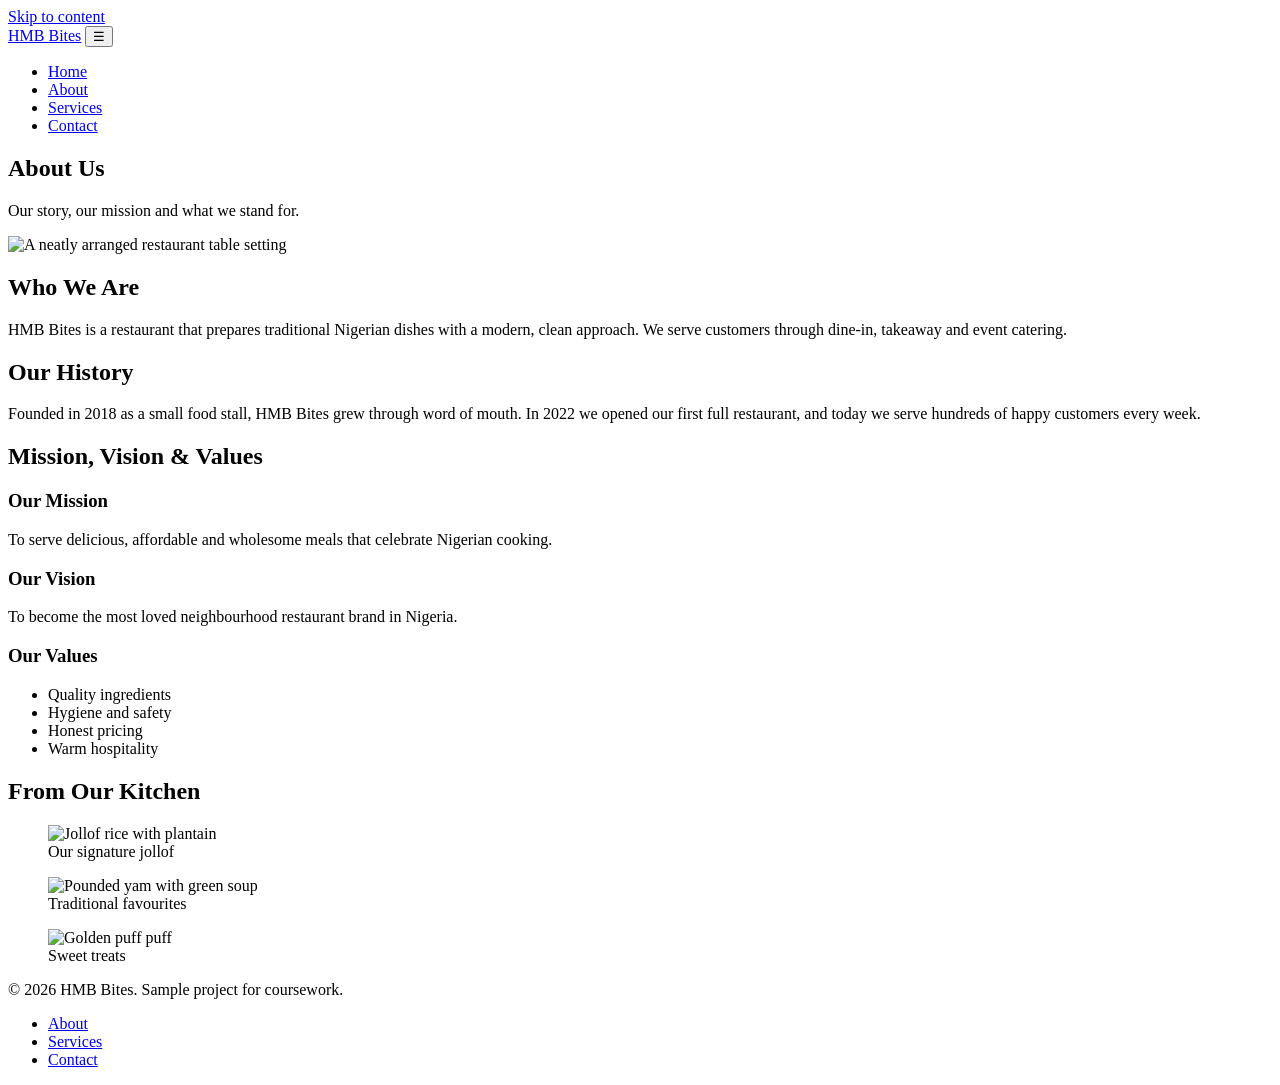
==== about.html @ d78b0cbe "Add files via upload" ====
<!DOCTYPE html>
<html lang="en">
<head>
  <meta charset="UTF-8">
  <meta name="viewport" content="width=device-width, initial-scale=1.0">
  <meta name="description" content="Learn about HMB Bites: our story, mission, vision and values.">
  <title>About | HMB Bites</title>
  <link rel="stylesheet" href="css/style.css">
</head>
<body>
  <a class="skip-link" href="#main">Skip to content</a>

  <header class="site-header">
    <div class="container header-inner">
      <a class="logo" href="index.html">HMB <span>Bites</span></a>
      <button class="nav-toggle" id="navToggle" aria-label="Toggle menu" aria-expanded="false" aria-controls="siteNav">&#9776;</button>
      <nav id="siteNav" class="site-nav" aria-label="Main navigation">
        <ul>
          <li><a href="index.html">Home</a></li>
          <li><a href="about.html" class="active" aria-current="page">About</a></li>
          <li><a href="services.html">Services</a></li>
          <li><a href="contact.html">Contact</a></li>
        </ul>
      </nav>
    </div>
  </header>

  <main id="main">
    <section class="page-banner"><div class="container"><h1>About Us</h1><p>Our story, our mission and what we stand for.</p></div></section>

    <section class="section container split">
      <img src="images/about.svg" alt="A neatly arranged restaurant table setting">
      <div>
        <h2>Who We Are</h2>
        <p>HMB Bites is a restaurant that prepares traditional Nigerian dishes with a modern, clean approach. We serve customers through dine-in, takeaway and event catering.</p>
        <h2>Our History</h2>
        <p>Founded in 2018 as a small food stall, HMB Bites grew through word of mouth. In 2022 we opened our first full restaurant, and today we serve hundreds of happy customers every week.</p>
      </div>
    </section>

    <section class="section alt">
      <div class="container">
        <h2 class="section-title">Mission, Vision &amp; Values</h2>
        <div class="grid-3">
          <article class="card"><h3>Our Mission</h3><p>To serve delicious, affordable and wholesome meals that celebrate Nigerian cooking.</p></article>
          <article class="card"><h3>Our Vision</h3><p>To become the most loved neighbourhood restaurant brand in Nigeria.</p></article>
          <article class="card"><h3>Our Values</h3>
            <ul class="check-list"><li>Quality ingredients</li><li>Hygiene and safety</li><li>Honest pricing</li><li>Warm hospitality</li></ul>
          </article>
        </div>
      </div>
    </section>
  
    <section class="section container">
      <h2 class="section-title">From Our Kitchen</h2>
      <div class="gallery">
        <figure><img src="images/jollof.svg" alt="Jollof rice with plantain" loading="lazy"><figcaption>Our signature jollof</figcaption></figure>
        <figure><img src="images/yam.svg" alt="Pounded yam with green soup" loading="lazy"><figcaption>Traditional favourites</figcaption></figure>
        <figure><img src="images/puff.svg" alt="Golden puff puff" loading="lazy"><figcaption>Sweet treats</figcaption></figure>
      </div>
    </section>
  </main>

  <footer class="site-footer">
    <div class="container footer-inner">
      <p>&copy; <span id="year">2026</span> HMB Bites. Sample project for coursework.</p>
      <ul class="footer-links">
        <li><a href="about.html">About</a></li>
        <li><a href="services.html">Services</a></li>
        <li><a href="contact.html">Contact</a></li>
      </ul>
    </div>
  </footer>

  <button id="backToTop" class="back-to-top" aria-label="Back to top" hidden>&uarr;</button>
  <script src="js/script.js"></script>
</body>
</html>
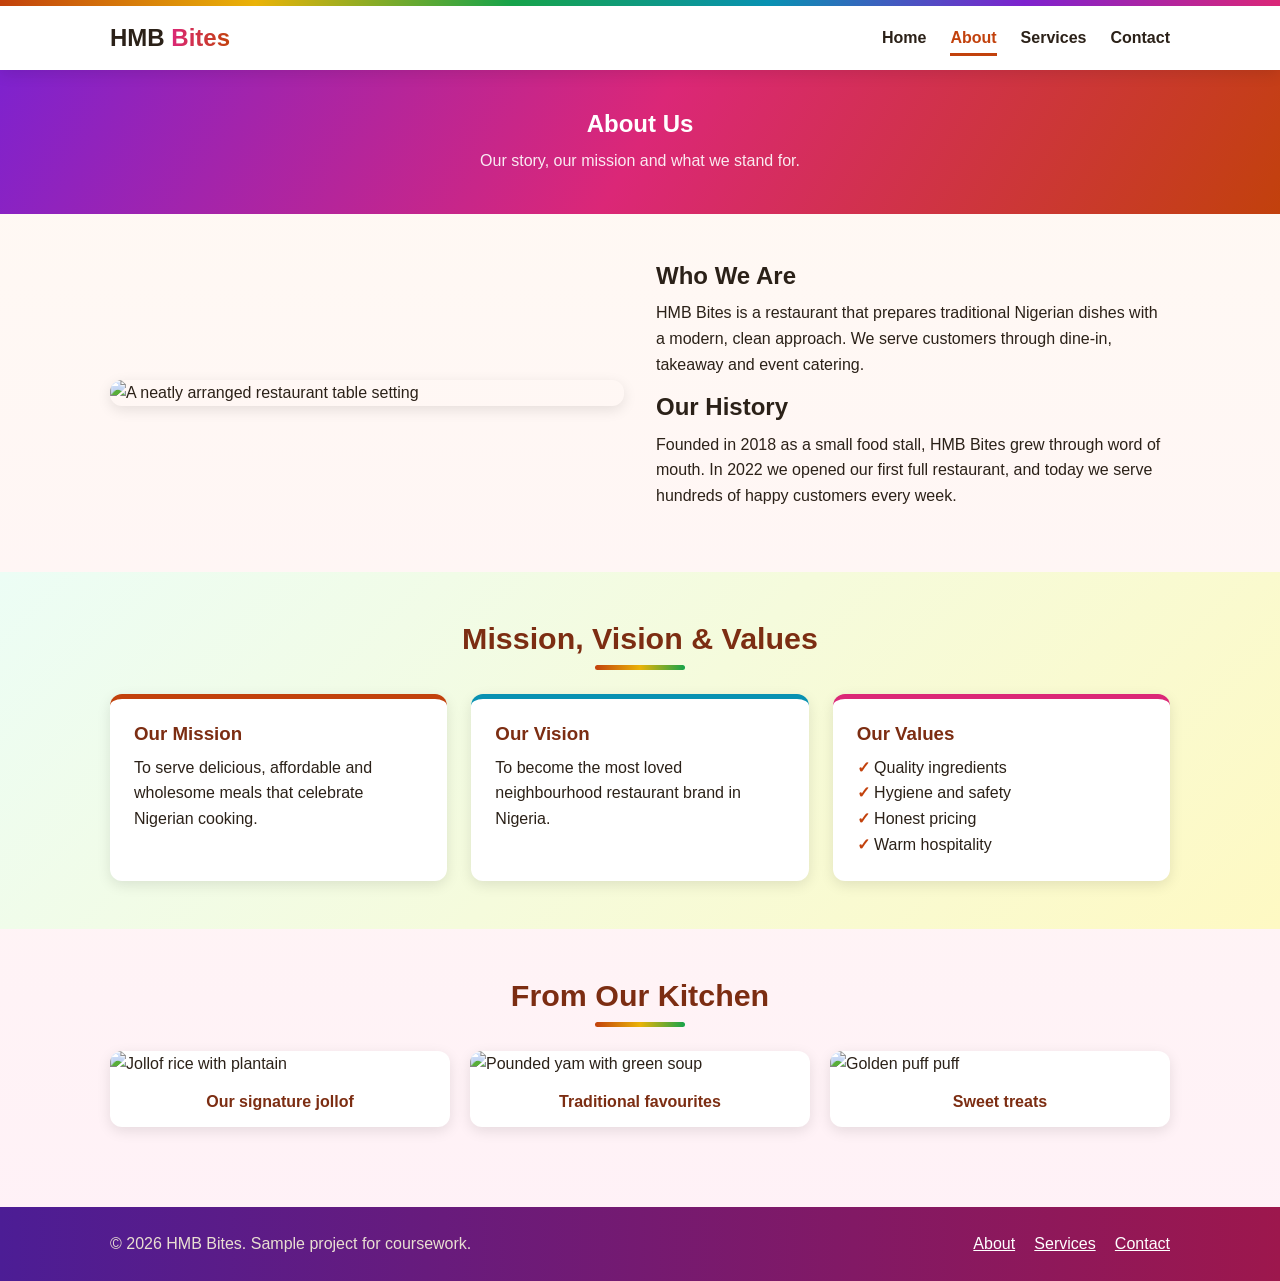
==== commit dc016297: "Update about.html" ====
--- a/about.html
+++ b/about.html
@@ -5,7 +5,7 @@
   <meta name="viewport" content="width=device-width, initial-scale=1.0">
   <meta name="description" content="Learn about HMB Bites: our story, mission, vision and values.">
   <title>About | HMB Bites</title>
-  <link rel="stylesheet" href="css/style.css">
+  <link rel="stylesheet" href="style.css">
 </head>
 <body>
   <a class="skip-link" href="#main">Skip to content</a>
--- a/style.css
+++ b/style.css
@@ -0,0 +1,170 @@
+/* ===== Variables & reset ===== */
+:root {
+  --primary: #c2410c;
+  --primary-dark: #7c2d12;
+  --accent: #eab308;
+  --bg: #fffaf3;
+  --alt: #fdf0dc;
+  --text: #2b2118;
+  --muted: #6b5b4b;
+  --white: #fff;
+  --radius: 12px;
+  --shadow: 0 4px 14px rgba(0,0,0,.10);
+}
+*, *::before, *::after { box-sizing: border-box; margin: 0; padding: 0; }
+html { scroll-behavior: smooth; }
+body { font-family: "Segoe UI", Roboto, Arial, sans-serif; line-height: 1.6; color: var(--text); background: var(--bg); }
+img { max-width: 100%; height: auto; display: block; }
+a { color: var(--primary); }
+ul { list-style: none; }
+h1, h2, h3 { line-height: 1.2; margin-bottom: .6rem; }
+p { margin-bottom: 1rem; }
+
+.container { width: 100%; max-width: 1100px; margin: 0 auto; padding: 0 1.25rem; }
+.section { padding: 3rem 1.25rem; }
+.section.container { padding-left: 1.25rem; padding-right: 1.25rem; }
+.alt { background: var(--alt); }
+.section-title { text-align: center; font-size: 1.9rem; margin-bottom: 1.5rem; }
+.center-text { text-align: center; max-width: 700px; margin: 0 auto; }
+
+.skip-link { position: absolute; left: -999px; top: 0; background: var(--primary); color: #fff; padding: .5rem 1rem; z-index: 100; }
+.skip-link:focus { left: 0; }
+
+/* ===== Header / nav (FLEXBOX) ===== */
+.site-header { background: var(--white); box-shadow: var(--shadow); position: sticky; top: 0; z-index: 50; }
+.header-inner { display: flex; justify-content: space-between; align-items: center; padding-top: .8rem; padding-bottom: .8rem; }
+.logo { font-size: 1.5rem; font-weight: 800; text-decoration: none; color: var(--text); }
+.logo span { color: var(--primary); }
+.site-nav ul { display: flex; gap: 1.5rem; }
+.site-nav a { text-decoration: none; color: var(--text); font-weight: 600; padding: .4rem 0; border-bottom: 3px solid transparent; }
+.site-nav a:hover, .site-nav a.active { color: var(--primary); border-bottom-color: var(--primary); }
+.nav-toggle { display: none; background: none; border: 2px solid var(--primary); color: var(--primary); font-size: 1.4rem; padding: .2rem .65rem; border-radius: 8px; cursor: pointer; }
+
+/* ===== Hero (FLEXBOX) ===== */
+.hero { background: linear-gradient(135deg, var(--alt), #ffe2b8); padding: 3rem 0; }
+.hero-inner { display: flex; align-items: center; gap: 2rem; }
+.hero-text { flex: 1; }
+.hero-text h1 { font-size: 2.8rem; color: var(--primary-dark); }
+.lead { font-size: 1.2rem; color: var(--muted); }
+.hero-img { flex: 1; border-radius: var(--radius); box-shadow: var(--shadow); max-width: 50%; }
+.btn-group { display: flex; flex-wrap: wrap; gap: .8rem; }
+
+.btn { display: inline-block; background: var(--primary); color: #fff; border: 2px solid var(--primary); padding: .7rem 1.4rem; border-radius: 8px; font-weight: 700; font-size: 1rem; text-decoration: none; cursor: pointer; transition: background .2s, transform .2s; }
+.btn:hover { background: var(--primary-dark); border-color: var(--primary-dark); transform: translateY(-2px); }
+.btn-outline { background: transparent; color: var(--primary); }
+.btn-outline:hover { color: #fff; }
+
+/* ===== Features & cards (GRID) ===== */
+.features, .grid-3 { display: grid; grid-template-columns: repeat(3, 1fr); gap: 1.5rem; }
+.features li, .card { background: var(--white); padding: 1.5rem; border-radius: var(--radius); box-shadow: var(--shadow); }
+.features li { text-align: center; border-top: 4px solid var(--accent); }
+.card.service { padding: 0; overflow: hidden; display: flex; flex-direction: column; transition: transform .2s; }
+.card.service:hover { transform: translateY(-5px); }
+.card-body { padding: 1.25rem; }
+.price { font-weight: 700; color: var(--primary); margin-bottom: 0; }
+.check-list li::before { content: "\2713  "; color: var(--primary); font-weight: 700; }
+
+/* ===== Banners & about ===== */
+.page-banner { background: var(--primary-dark); color: #fff; text-align: center; padding: 2.5rem 0; }
+.page-banner p { margin: 0; opacity: .9; }
+.split { display: grid; grid-template-columns: 1fr 1fr; gap: 2rem; align-items: center; }
+.split img { border-radius: var(--radius); box-shadow: var(--shadow); }
+
+/* ===== Filter buttons ===== */
+.filters { display: flex; justify-content: center; flex-wrap: wrap; gap: .6rem; margin-bottom: 1.5rem; }
+.filter-btn { background: var(--white); border: 2px solid var(--primary); color: var(--primary); padding: .45rem 1.1rem; border-radius: 999px; font-weight: 600; cursor: pointer; }
+.filter-btn.active, .filter-btn:hover { background: var(--primary); color: #fff; }
+.service.hidden { display: none; }
+
+/* ===== Contact ===== */
+.contact-layout { display: grid; grid-template-columns: 1fr 1.3fr; gap: 2.5rem; }
+.info-list li { margin-bottom: .8rem; }
+.contact-form { background: var(--white); padding: 1.75rem; border-radius: var(--radius); box-shadow: var(--shadow); }
+.form-group { margin-bottom: 1.1rem; display: flex; flex-direction: column; }
+label { font-weight: 600; margin-bottom: .3rem; }
+input, textarea { font: inherit; padding: .65rem .8rem; border: 2px solid #d8c9b6; border-radius: 8px; width: 100%; }
+input:focus, textarea:focus { outline: none; border-color: var(--primary); }
+input.invalid, textarea.invalid { border-color: #b91c1c; }
+input.valid, textarea.valid { border-color: #15803d; }
+.error { color: #b91c1c; font-size: .875rem; min-height: 1.1rem; margin-top: .25rem; }
+.status { margin-top: 1rem; font-weight: 600; }
+.status.success { color: #15803d; }
+.status.fail { color: #b91c1c; }
+.note { font-size: .85rem; color: var(--muted); margin-top: .8rem; }
+
+/* ===== Footer (FLEXBOX) ===== */
+.site-footer { background: #2b2118; color: #e9dfd2; padding: 1.5rem 0; margin-top: 2rem; }
+.footer-inner { display: flex; justify-content: space-between; align-items: center; flex-wrap: wrap; gap: 1rem; }
+.footer-inner p { margin: 0; }
+.footer-links { display: flex; gap: 1.2rem; }
+.footer-links a { color: #fff; }
+
+.back-to-top { position: fixed; right: 1rem; bottom: 1rem; width: 44px; height: 44px; border: none; border-radius: 50%; background: var(--primary); color: #fff; font-size: 1.3rem; cursor: pointer; box-shadow: var(--shadow); }
+
+/* ===== RESPONSIVE (media queries) ===== */
+/* Tablets */
+@media (max-width: 900px) {
+  .features, .grid-3 { grid-template-columns: repeat(2, 1fr); }
+  .hero-text h1 { font-size: 2.3rem; }
+  .contact-layout { grid-template-columns: 1fr; }
+}
+/* Mobile phones */
+@media (max-width: 700px) {
+  .nav-toggle { display: block; }
+  .site-nav { display: none; position: absolute; top: 100%; left: 0; right: 0; background: var(--white); box-shadow: var(--shadow); }
+  .site-nav.open { display: block; }
+  .site-nav ul { flex-direction: column; gap: 0; }
+  .site-nav a { display: block; padding: .9rem 1.25rem; border-bottom: 1px solid #eee; }
+  .hero-inner { flex-direction: column; text-align: center; }
+  .hero-img { max-width: 100%; }
+  .btn-group { justify-content: center; }
+  .features, .grid-3, .split { grid-template-columns: 1fr; }
+  .footer-inner { flex-direction: column; text-align: center; }
+}
+
+/* ===== COLOURFUL THEME (added) ===== */
+:root {
+  --green: #16a34a;
+  --purple: #7e22ce;
+  --pink: #db2777;
+  --teal: #0891b2;
+}
+body { background: linear-gradient(180deg, #fffaf3 0%, #fff1f7 100%); }
+.site-header { border-top: 6px solid transparent; border-image: linear-gradient(90deg, var(--primary), var(--accent), var(--green), var(--teal), var(--purple), var(--pink)) 1; }
+.logo span { background: linear-gradient(90deg, var(--pink), var(--primary)); -webkit-background-clip: text; background-clip: text; color: transparent; }
+.hero { background: linear-gradient(135deg, #fde68a 0%, #fdba74 45%, #f9a8d4 100%); position: relative; overflow: hidden; }
+.hero::before, .hero::after { content: ""; position: absolute; border-radius: 50%; opacity: .35; }
+.hero::before { width: 260px; height: 260px; background: var(--purple); top: -90px; left: -70px; }
+.hero::after { width: 200px; height: 200px; background: var(--teal); bottom: -70px; right: 30%; }
+.hero-inner { position: relative; z-index: 1; }
+.hero-text h1 { background: linear-gradient(90deg, var(--primary-dark), var(--pink)); -webkit-background-clip: text; background-clip: text; color: transparent; font-size: 3.2rem; }
+.hero-img { border: 6px solid #fff; }
+.section-title { color: var(--primary-dark); }
+.section-title::after { content: ""; display: block; width: 90px; height: 5px; margin: .5rem auto 0; border-radius: 3px; background: linear-gradient(90deg, var(--primary), var(--accent), var(--green)); }
+.alt { background: linear-gradient(135deg, #ecfdf5, #fef9c3); }
+.page-banner { background: linear-gradient(120deg, var(--purple), var(--pink), var(--primary)); }
+
+/* colourful feature cards */
+.features li:nth-child(1) { border-top-color: var(--primary); background: #fff7ed; }
+.features li:nth-child(2) { border-top-color: var(--green); background: #f0fdf4; }
+.features li:nth-child(3) { border-top-color: var(--purple); background: #faf5ff; }
+.grid-3 .card:nth-child(1) { border-top: 5px solid var(--primary); }
+.grid-3 .card:nth-child(2) { border-top: 5px solid var(--teal); }
+.grid-3 .card:nth-child(3) { border-top: 5px solid var(--pink); }
+.card h3 { color: var(--primary-dark); }
+
+.btn { background: linear-gradient(90deg, var(--primary), var(--pink)); border-color: transparent; }
+.btn:hover { background: linear-gradient(90deg, var(--pink), var(--purple)); border-color: transparent; }
+.btn-outline { background: #fff; border: 2px solid var(--primary); color: var(--primary); }
+.btn-outline:hover { background: var(--primary); color: #fff; }
+.site-footer { background: linear-gradient(90deg, #4c1d95, #9d174d); }
+
+/* gallery (GRID) */
+.gallery { display: grid; grid-template-columns: repeat(3, 1fr); gap: 1.25rem; }
+.gallery figure { background: #fff; border-radius: var(--radius); overflow: hidden; box-shadow: var(--shadow); transition: transform .25s; }
+.gallery figure:hover { transform: translateY(-6px) rotate(-1deg); }
+.gallery figcaption { padding: .8rem; text-align: center; font-weight: 700; color: var(--primary-dark); }
+.contact-img { border-radius: var(--radius); box-shadow: var(--shadow); margin-top: 1.25rem; }
+
+@media (max-width: 900px) { .gallery { grid-template-columns: repeat(2, 1fr); } .hero-text h1 { font-size: 2.6rem; } }
+@media (max-width: 700px) { .gallery { grid-template-columns: 1fr; } .hero-text h1 { font-size: 2.3rem; } }
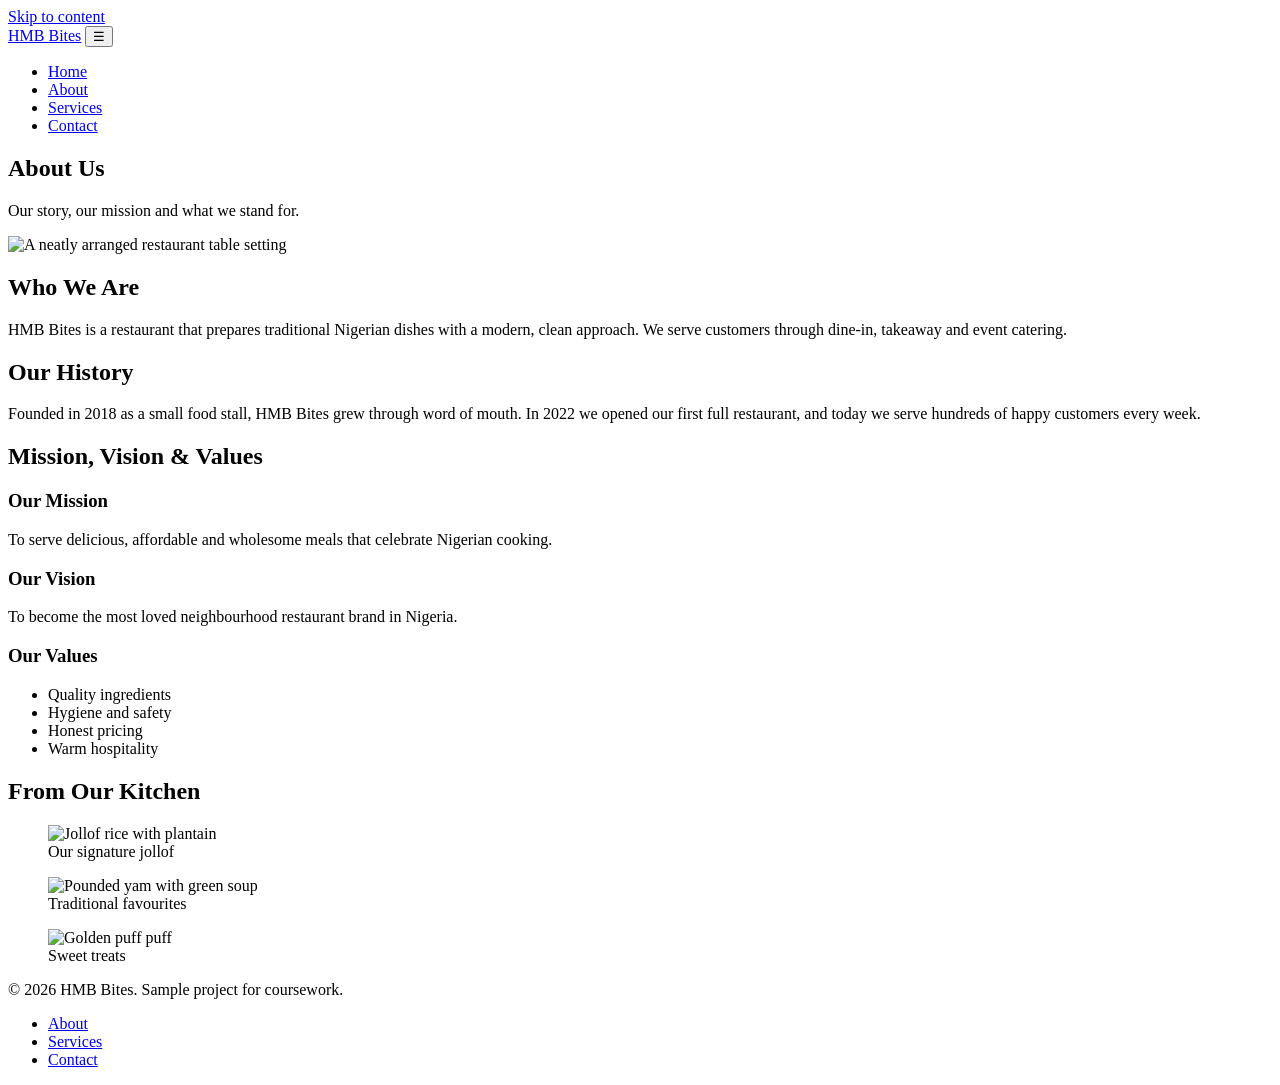
==== commit 174deab0: "Add files via upload" ====
--- a/about.html
+++ b/about.html
@@ -5,7 +5,7 @@
   <meta name="viewport" content="width=device-width, initial-scale=1.0">
   <meta name="description" content="Learn about HMB Bites: our story, mission, vision and values.">
   <title>About | HMB Bites</title>
-  <link rel="stylesheet" href="style.css">
+  <link rel="stylesheet" href="css/style.css">
 </head>
 <body>
   <a class="skip-link" href="#main">Skip to content</a>
@@ -29,7 +29,7 @@
     <section class="page-banner"><div class="container"><h1>About Us</h1><p>Our story, our mission and what we stand for.</p></div></section>
 
     <section class="section container split">
-      <img src="images/about.svg" alt="A neatly arranged restaurant table setting">
+      <img src="images/about.jpg" alt="A neatly arranged restaurant table setting">
       <div>
         <h2>Who We Are</h2>
         <p>HMB Bites is a restaurant that prepares traditional Nigerian dishes with a modern, clean approach. We serve customers through dine-in, takeaway and event catering.</p>
@@ -54,9 +54,9 @@
     <section class="section container">
       <h2 class="section-title">From Our Kitchen</h2>
       <div class="gallery">
-        <figure><img src="images/jollof.svg" alt="Jollof rice with plantain" loading="lazy"><figcaption>Our signature jollof</figcaption></figure>
-        <figure><img src="images/yam.svg" alt="Pounded yam with green soup" loading="lazy"><figcaption>Traditional favourites</figcaption></figure>
-        <figure><img src="images/puff.svg" alt="Golden puff puff" loading="lazy"><figcaption>Sweet treats</figcaption></figure>
+        <figure><img src="images/jollof.jpg" alt="Jollof rice with plantain" loading="lazy"><figcaption>Our signature jollof</figcaption></figure>
+        <figure><img src="images/yam.jpg" alt="Pounded yam with green soup" loading="lazy"><figcaption>Traditional favourites</figcaption></figure>
+        <figure><img src="images/puff.jpg" alt="Golden puff puff" loading="lazy"><figcaption>Sweet treats</figcaption></figure>
       </div>
     </section>
   </main>
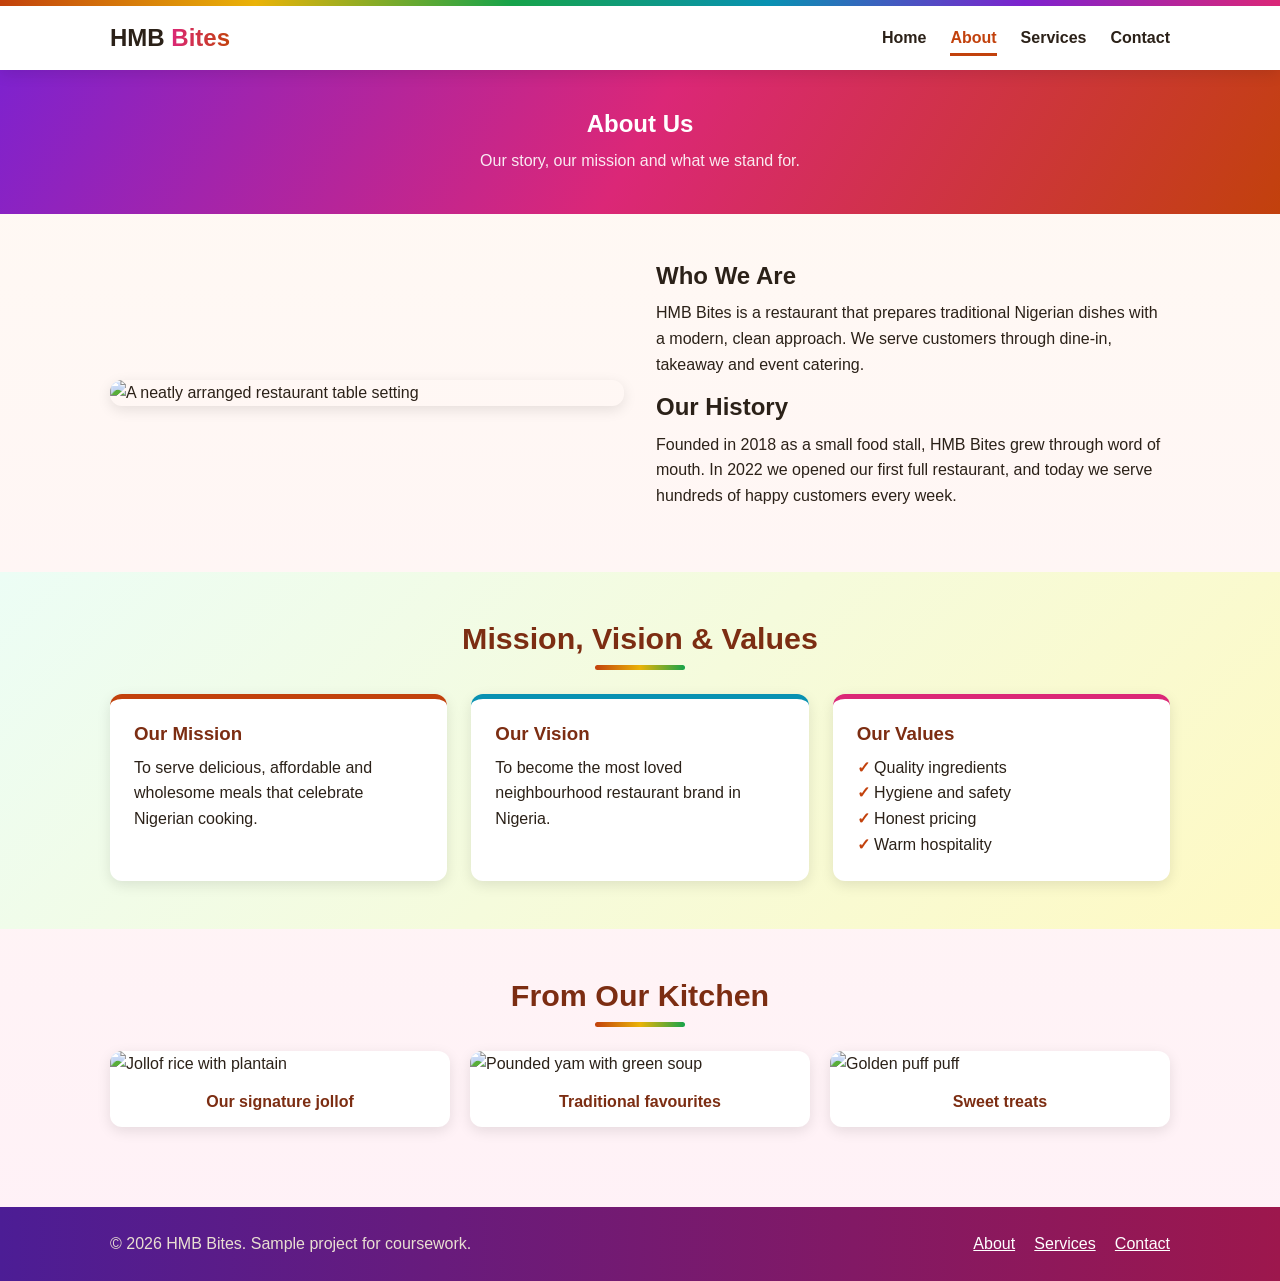
==== commit a1fe1149: "Fix stylesheet link path in about.html" ====
--- a/about.html
+++ b/about.html
@@ -5,7 +5,7 @@
   <meta name="viewport" content="width=device-width, initial-scale=1.0">
   <meta name="description" content="Learn about HMB Bites: our story, mission, vision and values.">
   <title>About | HMB Bites</title>
-  <link rel="stylesheet" href="css/style.css">
+  <link rel="stylesheet" href="style.css">
 </head>
 <body>
   <a class="skip-link" href="#main">Skip to content</a>
--- a/style.css
+++ b/style.css
@@ -0,0 +1,170 @@
+/* ===== Variables & reset ===== */
+:root {
+  --primary: #c2410c;
+  --primary-dark: #7c2d12;
+  --accent: #eab308;
+  --bg: #fffaf3;
+  --alt: #fdf0dc;
+  --text: #2b2118;
+  --muted: #6b5b4b;
+  --white: #fff;
+  --radius: 12px;
+  --shadow: 0 4px 14px rgba(0,0,0,.10);
+}
+*, *::before, *::after { box-sizing: border-box; margin: 0; padding: 0; }
+html { scroll-behavior: smooth; }
+body { font-family: "Segoe UI", Roboto, Arial, sans-serif; line-height: 1.6; color: var(--text); background: var(--bg); }
+img { max-width: 100%; height: auto; display: block; }
+a { color: var(--primary); }
+ul { list-style: none; }
+h1, h2, h3 { line-height: 1.2; margin-bottom: .6rem; }
+p { margin-bottom: 1rem; }
+
+.container { width: 100%; max-width: 1100px; margin: 0 auto; padding: 0 1.25rem; }
+.section { padding: 3rem 1.25rem; }
+.section.container { padding-left: 1.25rem; padding-right: 1.25rem; }
+.alt { background: var(--alt); }
+.section-title { text-align: center; font-size: 1.9rem; margin-bottom: 1.5rem; }
+.center-text { text-align: center; max-width: 700px; margin: 0 auto; }
+
+.skip-link { position: absolute; left: -999px; top: 0; background: var(--primary); color: #fff; padding: .5rem 1rem; z-index: 100; }
+.skip-link:focus { left: 0; }
+
+/* ===== Header / nav (FLEXBOX) ===== */
+.site-header { background: var(--white); box-shadow: var(--shadow); position: sticky; top: 0; z-index: 50; }
+.header-inner { display: flex; justify-content: space-between; align-items: center; padding-top: .8rem; padding-bottom: .8rem; }
+.logo { font-size: 1.5rem; font-weight: 800; text-decoration: none; color: var(--text); }
+.logo span { color: var(--primary); }
+.site-nav ul { display: flex; gap: 1.5rem; }
+.site-nav a { text-decoration: none; color: var(--text); font-weight: 600; padding: .4rem 0; border-bottom: 3px solid transparent; }
+.site-nav a:hover, .site-nav a.active { color: var(--primary); border-bottom-color: var(--primary); }
+.nav-toggle { display: none; background: none; border: 2px solid var(--primary); color: var(--primary); font-size: 1.4rem; padding: .2rem .65rem; border-radius: 8px; cursor: pointer; }
+
+/* ===== Hero (FLEXBOX) ===== */
+.hero { background: linear-gradient(135deg, var(--alt), #ffe2b8); padding: 3rem 0; }
+.hero-inner { display: flex; align-items: center; gap: 2rem; }
+.hero-text { flex: 1; }
+.hero-text h1 { font-size: 2.8rem; color: var(--primary-dark); }
+.lead { font-size: 1.2rem; color: var(--muted); }
+.hero-img { flex: 1; border-radius: var(--radius); box-shadow: var(--shadow); max-width: 50%; }
+.btn-group { display: flex; flex-wrap: wrap; gap: .8rem; }
+
+.btn { display: inline-block; background: var(--primary); color: #fff; border: 2px solid var(--primary); padding: .7rem 1.4rem; border-radius: 8px; font-weight: 700; font-size: 1rem; text-decoration: none; cursor: pointer; transition: background .2s, transform .2s; }
+.btn:hover { background: var(--primary-dark); border-color: var(--primary-dark); transform: translateY(-2px); }
+.btn-outline { background: transparent; color: var(--primary); }
+.btn-outline:hover { color: #fff; }
+
+/* ===== Features & cards (GRID) ===== */
+.features, .grid-3 { display: grid; grid-template-columns: repeat(3, 1fr); gap: 1.5rem; }
+.features li, .card { background: var(--white); padding: 1.5rem; border-radius: var(--radius); box-shadow: var(--shadow); }
+.features li { text-align: center; border-top: 4px solid var(--accent); }
+.card.service { padding: 0; overflow: hidden; display: flex; flex-direction: column; transition: transform .2s; }
+.card.service:hover { transform: translateY(-5px); }
+.card-body { padding: 1.25rem; }
+.price { font-weight: 700; color: var(--primary); margin-bottom: 0; }
+.check-list li::before { content: "\2713  "; color: var(--primary); font-weight: 700; }
+
+/* ===== Banners & about ===== */
+.page-banner { background: var(--primary-dark); color: #fff; text-align: center; padding: 2.5rem 0; }
+.page-banner p { margin: 0; opacity: .9; }
+.split { display: grid; grid-template-columns: 1fr 1fr; gap: 2rem; align-items: center; }
+.split img { border-radius: var(--radius); box-shadow: var(--shadow); }
+
+/* ===== Filter buttons ===== */
+.filters { display: flex; justify-content: center; flex-wrap: wrap; gap: .6rem; margin-bottom: 1.5rem; }
+.filter-btn { background: var(--white); border: 2px solid var(--primary); color: var(--primary); padding: .45rem 1.1rem; border-radius: 999px; font-weight: 600; cursor: pointer; }
+.filter-btn.active, .filter-btn:hover { background: var(--primary); color: #fff; }
+.service.hidden { display: none; }
+
+/* ===== Contact ===== */
+.contact-layout { display: grid; grid-template-columns: 1fr 1.3fr; gap: 2.5rem; }
+.info-list li { margin-bottom: .8rem; }
+.contact-form { background: var(--white); padding: 1.75rem; border-radius: var(--radius); box-shadow: var(--shadow); }
+.form-group { margin-bottom: 1.1rem; display: flex; flex-direction: column; }
+label { font-weight: 600; margin-bottom: .3rem; }
+input, textarea { font: inherit; padding: .65rem .8rem; border: 2px solid #d8c9b6; border-radius: 8px; width: 100%; }
+input:focus, textarea:focus { outline: none; border-color: var(--primary); }
+input.invalid, textarea.invalid { border-color: #b91c1c; }
+input.valid, textarea.valid { border-color: #15803d; }
+.error { color: #b91c1c; font-size: .875rem; min-height: 1.1rem; margin-top: .25rem; }
+.status { margin-top: 1rem; font-weight: 600; }
+.status.success { color: #15803d; }
+.status.fail { color: #b91c1c; }
+.note { font-size: .85rem; color: var(--muted); margin-top: .8rem; }
+
+/* ===== Footer (FLEXBOX) ===== */
+.site-footer { background: #2b2118; color: #e9dfd2; padding: 1.5rem 0; margin-top: 2rem; }
+.footer-inner { display: flex; justify-content: space-between; align-items: center; flex-wrap: wrap; gap: 1rem; }
+.footer-inner p { margin: 0; }
+.footer-links { display: flex; gap: 1.2rem; }
+.footer-links a { color: #fff; }
+
+.back-to-top { position: fixed; right: 1rem; bottom: 1rem; width: 44px; height: 44px; border: none; border-radius: 50%; background: var(--primary); color: #fff; font-size: 1.3rem; cursor: pointer; box-shadow: var(--shadow); }
+
+/* ===== RESPONSIVE (media queries) ===== */
+/* Tablets */
+@media (max-width: 900px) {
+  .features, .grid-3 { grid-template-columns: repeat(2, 1fr); }
+  .hero-text h1 { font-size: 2.3rem; }
+  .contact-layout { grid-template-columns: 1fr; }
+}
+/* Mobile phones */
+@media (max-width: 700px) {
+  .nav-toggle { display: block; }
+  .site-nav { display: none; position: absolute; top: 100%; left: 0; right: 0; background: var(--white); box-shadow: var(--shadow); }
+  .site-nav.open { display: block; }
+  .site-nav ul { flex-direction: column; gap: 0; }
+  .site-nav a { display: block; padding: .9rem 1.25rem; border-bottom: 1px solid #eee; }
+  .hero-inner { flex-direction: column; text-align: center; }
+  .hero-img { max-width: 100%; }
+  .btn-group { justify-content: center; }
+  .features, .grid-3, .split { grid-template-columns: 1fr; }
+  .footer-inner { flex-direction: column; text-align: center; }
+}
+
+/* ===== COLOURFUL THEME (added) ===== */
+:root {
+  --green: #16a34a;
+  --purple: #7e22ce;
+  --pink: #db2777;
+  --teal: #0891b2;
+}
+body { background: linear-gradient(180deg, #fffaf3 0%, #fff1f7 100%); }
+.site-header { border-top: 6px solid transparent; border-image: linear-gradient(90deg, var(--primary), var(--accent), var(--green), var(--teal), var(--purple), var(--pink)) 1; }
+.logo span { background: linear-gradient(90deg, var(--pink), var(--primary)); -webkit-background-clip: text; background-clip: text; color: transparent; }
+.hero { background: linear-gradient(135deg, #fde68a 0%, #fdba74 45%, #f9a8d4 100%); position: relative; overflow: hidden; }
+.hero::before, .hero::after { content: ""; position: absolute; border-radius: 50%; opacity: .35; }
+.hero::before { width: 260px; height: 260px; background: var(--purple); top: -90px; left: -70px; }
+.hero::after { width: 200px; height: 200px; background: var(--teal); bottom: -70px; right: 30%; }
+.hero-inner { position: relative; z-index: 1; }
+.hero-text h1 { background: linear-gradient(90deg, var(--primary-dark), var(--pink)); -webkit-background-clip: text; background-clip: text; color: transparent; font-size: 3.2rem; }
+.hero-img { border: 6px solid #fff; }
+.section-title { color: var(--primary-dark); }
+.section-title::after { content: ""; display: block; width: 90px; height: 5px; margin: .5rem auto 0; border-radius: 3px; background: linear-gradient(90deg, var(--primary), var(--accent), var(--green)); }
+.alt { background: linear-gradient(135deg, #ecfdf5, #fef9c3); }
+.page-banner { background: linear-gradient(120deg, var(--purple), var(--pink), var(--primary)); }
+
+/* colourful feature cards */
+.features li:nth-child(1) { border-top-color: var(--primary); background: #fff7ed; }
+.features li:nth-child(2) { border-top-color: var(--green); background: #f0fdf4; }
+.features li:nth-child(3) { border-top-color: var(--purple); background: #faf5ff; }
+.grid-3 .card:nth-child(1) { border-top: 5px solid var(--primary); }
+.grid-3 .card:nth-child(2) { border-top: 5px solid var(--teal); }
+.grid-3 .card:nth-child(3) { border-top: 5px solid var(--pink); }
+.card h3 { color: var(--primary-dark); }
+
+.btn { background: linear-gradient(90deg, var(--primary), var(--pink)); border-color: transparent; }
+.btn:hover { background: linear-gradient(90deg, var(--pink), var(--purple)); border-color: transparent; }
+.btn-outline { background: #fff; border: 2px solid var(--primary); color: var(--primary); }
+.btn-outline:hover { background: var(--primary); color: #fff; }
+.site-footer { background: linear-gradient(90deg, #4c1d95, #9d174d); }
+
+/* gallery (GRID) */
+.gallery { display: grid; grid-template-columns: repeat(3, 1fr); gap: 1.25rem; }
+.gallery figure { background: #fff; border-radius: var(--radius); overflow: hidden; box-shadow: var(--shadow); transition: transform .25s; }
+.gallery figure:hover { transform: translateY(-6px) rotate(-1deg); }
+.gallery figcaption { padding: .8rem; text-align: center; font-weight: 700; color: var(--primary-dark); }
+.contact-img { border-radius: var(--radius); box-shadow: var(--shadow); margin-top: 1.25rem; }
+
+@media (max-width: 900px) { .gallery { grid-template-columns: repeat(2, 1fr); } .hero-text h1 { font-size: 2.6rem; } }
+@media (max-width: 700px) { .gallery { grid-template-columns: 1fr; } .hero-text h1 { font-size: 2.3rem; } }
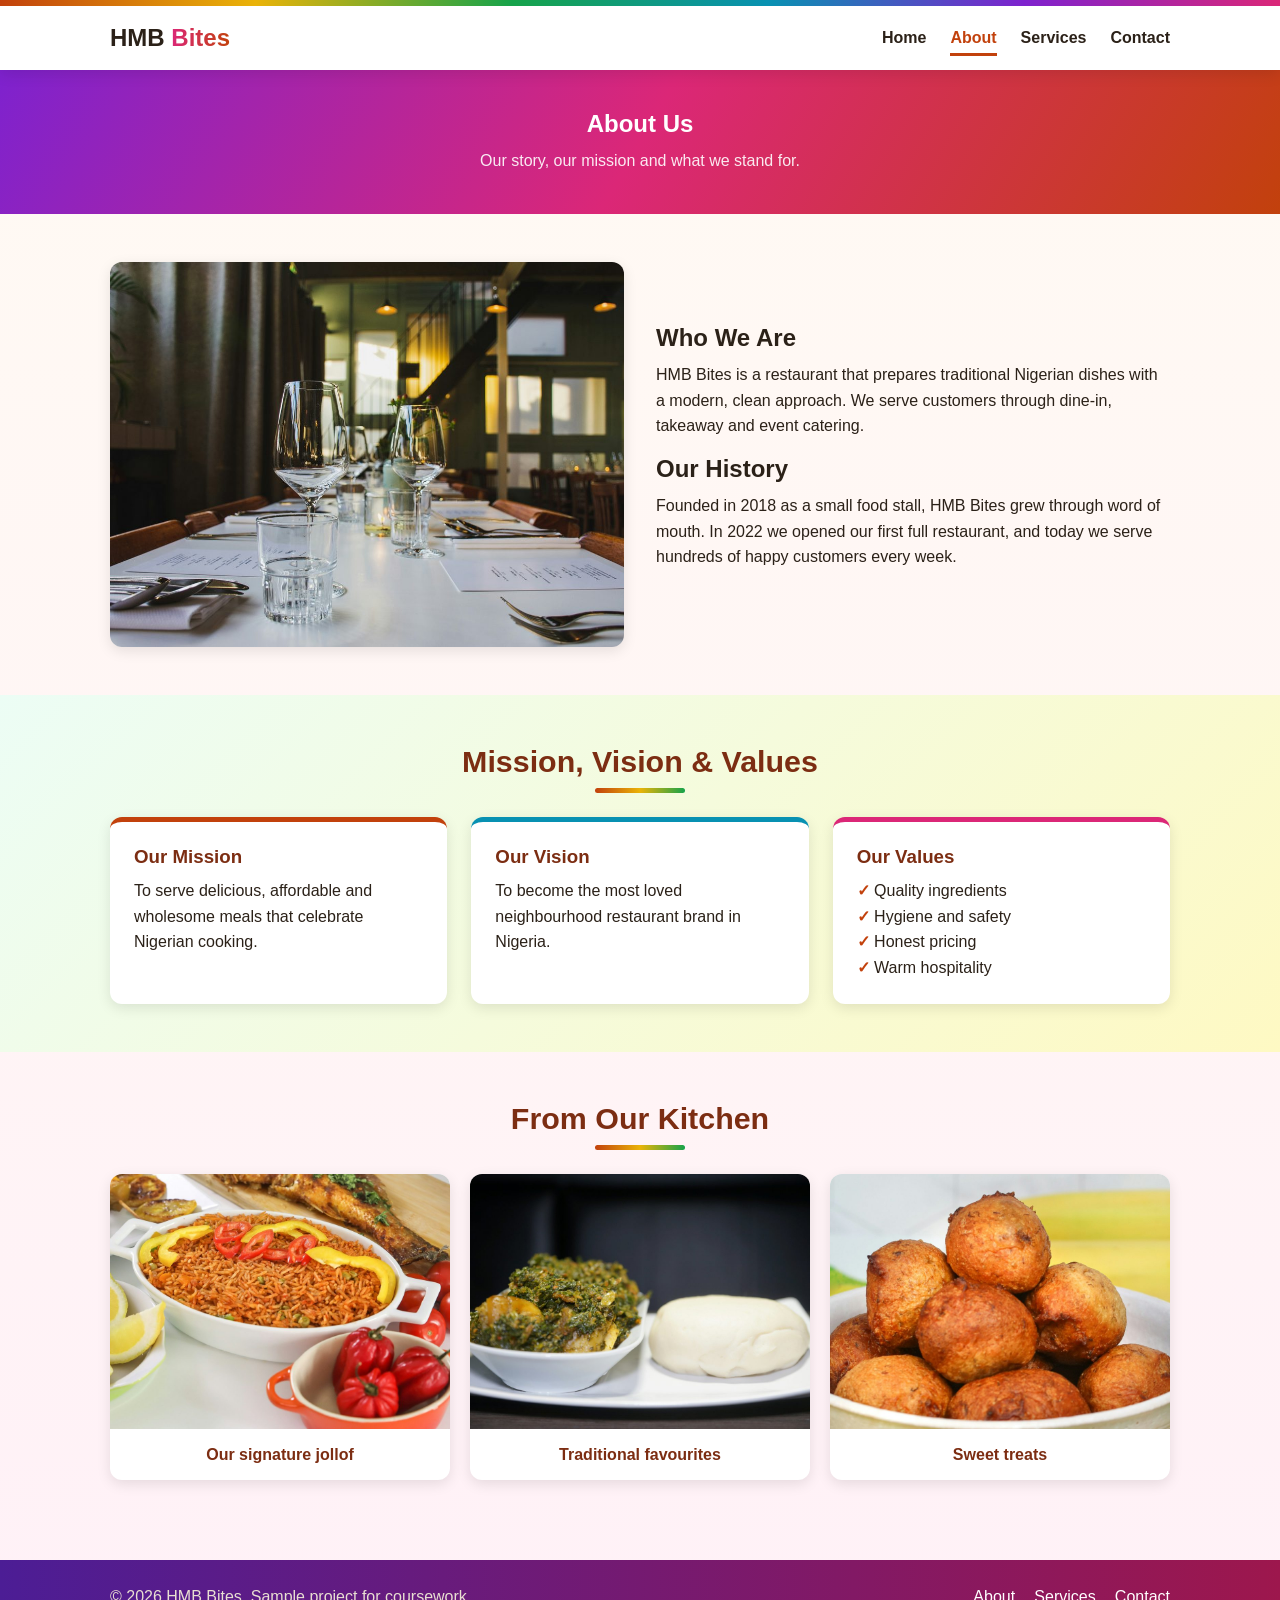
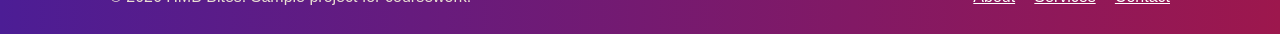
==== commit e3071b1e: "Add files via upload" ====
--- a/about.html
+++ b/about.html
@@ -73,6 +73,6 @@
   </footer>
 
   <button id="backToTop" class="back-to-top" aria-label="Back to top" hidden>&uarr;</button>
-  <script src="js/script.js"></script>
+  <script src="script.js"></script>
 </body>
 </html>
